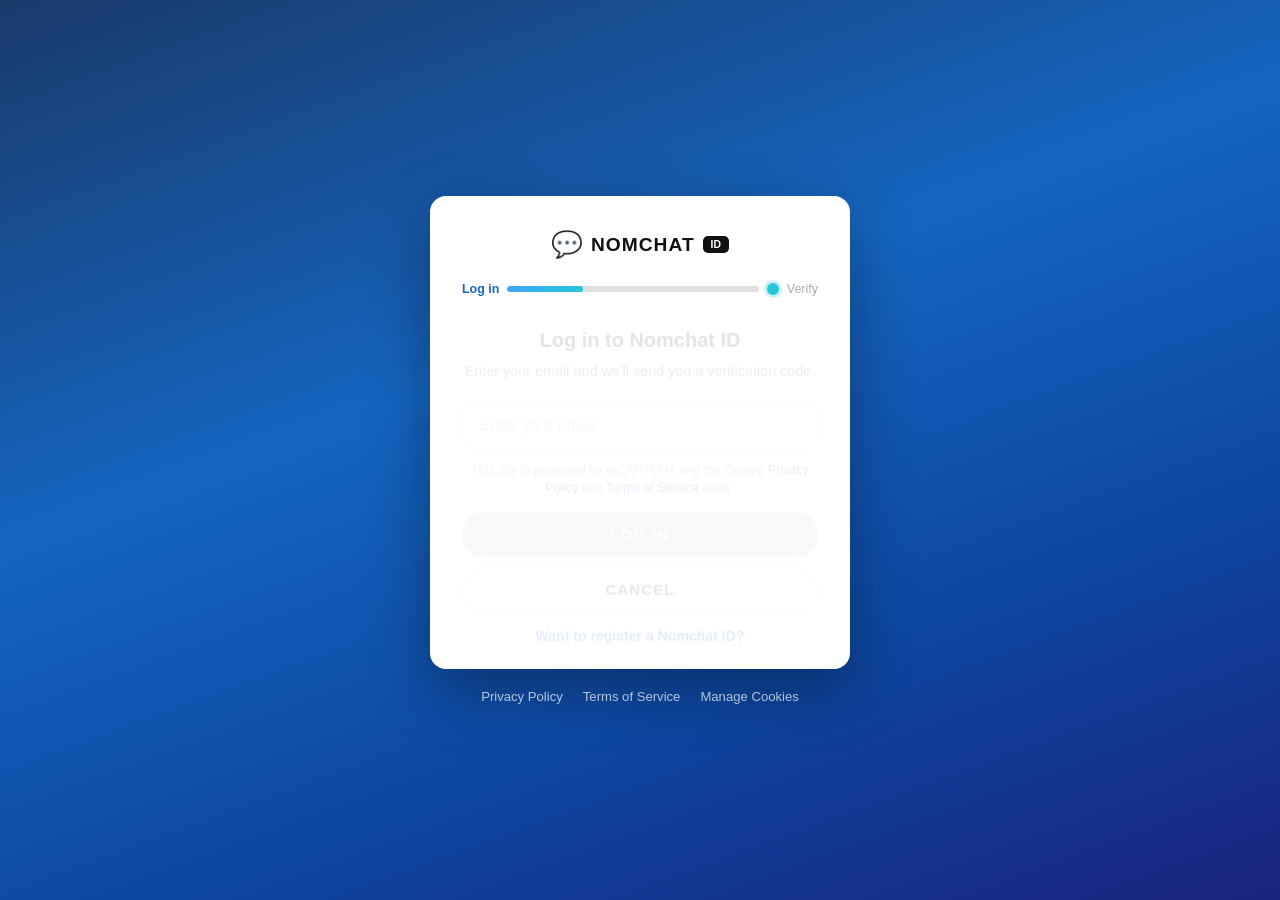
==== admin.html @ 0a00d350 "supercell style + realistic registration" ====
<!DOCTYPE html>
<html lang="en">
<head>
    <meta charset="UTF-8">
    <meta name="viewport" content="width=device-width, initial-scale=1.0">
    <title>Nomchat ID — Admin</title>
    <link href="https://fonts.googleapis.com/css2?family=Inter:wght@400;500;600;700;800;900&display=swap" rel="stylesheet">
    <style>
        *{margin:0;padding:0;box-sizing:border-box}
        :root{--accent:#1565c0;--bg:#0a0e1a;--bg2:#0f1525;--border:rgba(255,255,255,0.07);--text2:rgba(255,255,255,0.6);--text3:rgba(255,255,255,0.3)}
        body{font-family:'Inter',sans-serif;background:var(--bg);color:#fff;min-height:100vh}
        .sidebar{position:fixed;top:0;left:0;bottom:0;width:220px;background:var(--bg2);border-right:1px solid var(--border);display:flex;flex-direction:column;padding:24px 0;z-index:100}
        .sb-logo{padding:0 20px 24px;border-bottom:1px solid var(--border);margin-bottom:16px}
        .sb-logo-row{display:flex;align-items:center;gap:7px}
        .sb-logo-emoji{font-size:1.3em}
        .sb-logo-text{color:#fff;font-weight:900;font-size:1.05em}
        .sb-logo-badge{background:var(--accent);color:#fff;font-size:0.6em;font-weight:900;padding:2px 6px;border-radius:4px}
        .sb-sub{color:var(--text3);font-size:0.75em;margin-top:4px}
        .nav-item{display:flex;align-items:center;gap:10px;padding:11px 20px;color:var(--text2);cursor:pointer;transition:all 0.2s;font-size:0.92em;border-left:3px solid transparent}
        .nav-item:hover{background:rgba(255,255,255,0.05);color:#fff}
        .nav-item.active{background:rgba(21,101,192,0.15);color:#fff;border-left-color:var(--accent)}
        .nav-icon{font-size:1.1em;width:20px;text-align:center}
        .sb-footer{margin-top:auto;padding:16px 20px;border-top:1px solid var(--border)}
        .sb-user{color:var(--text3);font-size:0.8em;margin-bottom:10px;overflow:hidden;text-overflow:ellipsis;white-space:nowrap}
        .btn-logout{width:100%;padding:8px;background:rgba(255,255,255,0.06);color:var(--text2);border:1px solid var(--border);border-radius:8px;cursor:pointer;font-size:0.85em;font-family:inherit;transition:all 0.2s}
        .btn-logout:hover{background:rgba(255,255,255,0.1);color:#fff}
        .main{margin-left:220px;padding:32px;min-height:100vh}
        .page{display:none}
        .page.active{display:block;animation:fadeIn 0.3s ease}
        @keyframes fadeIn{from{opacity:0;transform:translateY(8px)}to{opacity:1;transform:translateY(0)}}
        .page-title{font-size:1.5em;font-weight:800;margin-bottom:24px}
        .stats-grid{display:grid;grid-template-columns:repeat(auto-fill,minmax(180px,1fr));gap:16px;margin-bottom:32px}
        .stat-card{background:var(--bg2);border:1px solid var(--border);border-radius:14px;padding:20px}
        .stat-label{font-size:0.82em;color:var(--text3);margin-bottom:6px}
        .stat-value{font-size:2.2em;font-weight:900;color:var(--accent)}
        .table-wrap{background:var(--bg2);border:1px solid var(--border);border-radius:14px;overflow:hidden}
        .table-head{padding:16px 20px;border-bottom:1px solid var(--border);display:flex;align-items:center;justify-content:space-between}
        .table-head h3{font-size:0.95em;font-weight:700}
        table{width:100%;border-collapse:collapse}
        th{padding:11px 16px;text-align:left;font-size:0.78em;color:var(--text3);font-weight:600;text-transform:uppercase;border-bottom:1px solid var(--border)}
        td{padding:12px 16px;font-size:0.88em;border-bottom:1px solid rgba(255,255,255,0.04);vertical-align:middle}
        tr:last-child td{border-bottom:none}
        tr:hover td{background:rgba(255,255,255,0.02)}
        .badge{display:inline-block;padding:3px 10px;border-radius:99px;font-size:0.75em;font-weight:700}
        .badge-admin{background:rgba(21,101,192,0.2);color:#42a5f5}
        .badge-user{background:rgba(255,255,255,0.06);color:var(--text3)}
        .btn{padding:7px 14px;border:none;border-radius:8px;font-size:0.82em;font-weight:700;cursor:pointer;font-family:inherit;transition:all 0.2s}
        .btn-primary{background:var(--accent);color:#fff}
        .btn-primary:hover{background:#1976d2}
        .btn-danger{background:rgba(239,68,68,0.15);color:#f87171;border:1px solid rgba(239,68,68,0.2)}
        .btn-danger:hover{background:rgba(239,68,68,0.25)}
        .actions{display:flex;gap:6px}
    </style>
</head>
<body>

<aside class="sidebar">
    <div class="sb-logo">
        <div class="sb-logo-row">
            <span class="sb-logo-emoji">💬</span>
            <span class="sb-logo-text">Nomchat</span>
            <span class="sb-logo-badge">ID</span>
        </div>
        <div class="sb-sub">Admin Panel</div>
    </div>
    <nav>
        <div class="nav-item active" onclick="showPage('dashboard',this)"><span class="nav-icon">📊</span>Dashboard</div>
        <div class="nav-item" onclick="showPage('users',this)"><span class="nav-icon">👥</span>Users</div>
    </nav>
    <div class="sb-footer">
        <div class="sb-user" id="admin-email">—</div>
        <button class="btn-logout" onclick="logout()">Sign out</button>
    </div>
</aside>

<main class="main">
    <div class="page active" id="page-dashboard">
        <div class="page-title">Dashboard</div>
        <div class="stats-grid">
            <div class="stat-card"><div class="stat-label">Total users</div><div class="stat-value" id="stat-users">—</div></div>
            <div class="stat-card"><div class="stat-label">Admins</div><div class="stat-value" id="stat-admins">—</div></div>
        </div>
    </div>

    <div class="page" id="page-users">
        <div class="page-title">Users</div>
        <div class="table-wrap">
            <div class="table-head"><h3>All users</h3></div>
            <table>
                <thead><tr><th>ID</th><th>Email</th><th>Username</th><th>Role</th><th>Joined</th><th>Last login</th><th>Actions</th></tr></thead>
                <tbody id="users-tbody"></tbody>
            </table>
        </div>
    </div>
</main>

<script>
const API = '';

async function init() {
    const res = await fetch(`${API}/api/auth/me`, { credentials:'include' });
    if (!res.ok) { window.location.href = 'login.html'; return; }
    const user = await res.json();
    if (!user.is_admin) { window.location.href = 'index.html'; return; }
    document.getElementById('admin-email').textContent = user.email;
    loadDashboard();
}

async function logout() {
    await fetch(`${API}/api/auth/logout`, { method:'POST', credentials:'include' });
    window.location.href = 'login.html';
}

function showPage(name, el) {
    document.querySelectorAll('.page').forEach(p => p.classList.remove('active'));
    document.querySelectorAll('.nav-item').forEach(n => n.classList.remove('active'));
    document.getElementById('page-' + name).classList.add('active');
    el.classList.add('active');
    if (name === 'dashboard') loadDashboard();
    if (name === 'users') loadUsers();
}

async function loadDashboard() {
    const res  = await fetch(`${API}/api/admin/stats`, { credentials:'include' });
    const data = await res.json();
    document.getElementById('stat-users').textContent  = data.users;
    document.getElementById('stat-admins').textContent = data.admins;
}

async function loadUsers() {
    const res   = await fetch(`${API}/api/admin/users`, { credentials:'include' });
    const users = await res.json();
    document.getElementById('users-tbody').innerHTML = users.map(u => `
        <tr>
            <td>${u.id}</td>
            <td>${u.email}</td>
            <td>${u.username}</td>
            <td><span class="badge badge-${u.is_admin ? 'admin' : 'user'}">${u.is_admin ? 'Admin' : 'User'}</span></td>
            <td>${fmt(u.created_at)}</td>
            <td>${fmt(u.last_login)}</td>
            <td><div class="actions">
                <button class="btn btn-primary" onclick="toggleAdmin(${u.id})">${u.is_admin ? 'Remove admin' : 'Make admin'}</button>
                <button class="btn btn-danger" onclick="deleteUser(${u.id})">Delete</button>
            </div></td>
        </tr>`).join('');
}

async function toggleAdmin(id) {
    await fetch(`${API}/api/admin/users/${id}/toggle-admin`, { method:'POST', credentials:'include' });
    loadUsers();
}

async function deleteUser(id) {
    if (!confirm('Delete this user?')) return;
    await fetch(`${API}/api/admin/users/${id}`, { method:'DELETE', credentials:'include' });
    loadUsers();
}

function fmt(iso) {
    if (!iso) return '—';
    return new Date(iso).toLocaleDateString('en-US', { day:'2-digit', month:'short', year:'numeric' });
}

init();
</script>
</body>
</html>
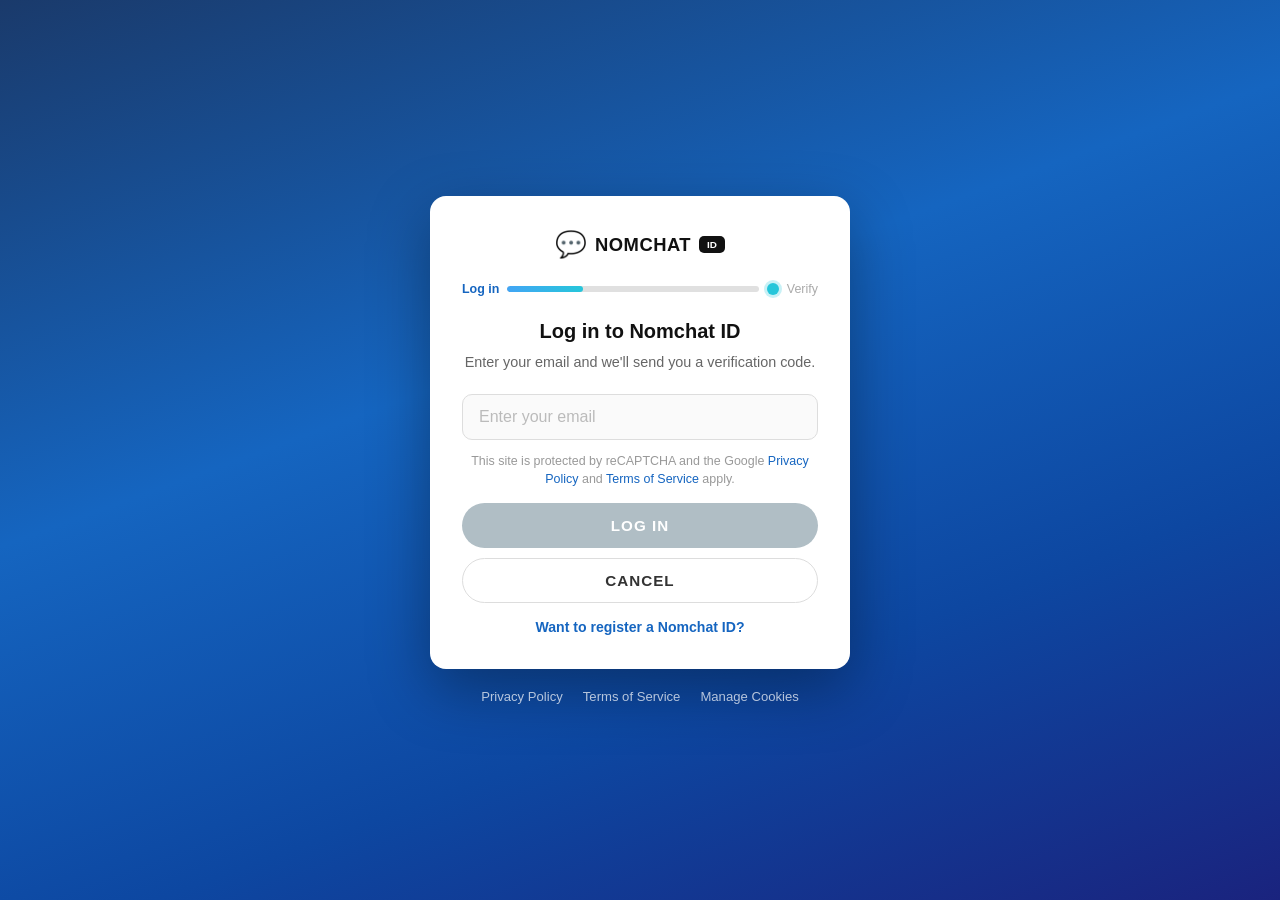
==== commit 587cab4b: "real email + full admin panel with admin management" ====
--- a/admin.html
+++ b/admin.html
@@ -6,104 +6,179 @@
     <title>Nomchat ID — Admin</title>
     <link href="https://fonts.googleapis.com/css2?family=Inter:wght@400;500;600;700;800;900&display=swap" rel="stylesheet">
     <style>
-        *{margin:0;padding:0;box-sizing:border-box}
-        :root{--accent:#1565c0;--bg:#0a0e1a;--bg2:#0f1525;--border:rgba(255,255,255,0.07);--text2:rgba(255,255,255,0.6);--text3:rgba(255,255,255,0.3)}
-        body{font-family:'Inter',sans-serif;background:var(--bg);color:#fff;min-height:100vh}
-        .sidebar{position:fixed;top:0;left:0;bottom:0;width:220px;background:var(--bg2);border-right:1px solid var(--border);display:flex;flex-direction:column;padding:24px 0;z-index:100}
-        .sb-logo{padding:0 20px 24px;border-bottom:1px solid var(--border);margin-bottom:16px}
-        .sb-logo-row{display:flex;align-items:center;gap:7px}
-        .sb-logo-emoji{font-size:1.3em}
-        .sb-logo-text{color:#fff;font-weight:900;font-size:1.05em}
-        .sb-logo-badge{background:var(--accent);color:#fff;font-size:0.6em;font-weight:900;padding:2px 6px;border-radius:4px}
-        .sb-sub{color:var(--text3);font-size:0.75em;margin-top:4px}
-        .nav-item{display:flex;align-items:center;gap:10px;padding:11px 20px;color:var(--text2);cursor:pointer;transition:all 0.2s;font-size:0.92em;border-left:3px solid transparent}
-        .nav-item:hover{background:rgba(255,255,255,0.05);color:#fff}
-        .nav-item.active{background:rgba(21,101,192,0.15);color:#fff;border-left-color:var(--accent)}
-        .nav-icon{font-size:1.1em;width:20px;text-align:center}
-        .sb-footer{margin-top:auto;padding:16px 20px;border-top:1px solid var(--border)}
-        .sb-user{color:var(--text3);font-size:0.8em;margin-bottom:10px;overflow:hidden;text-overflow:ellipsis;white-space:nowrap}
-        .btn-logout{width:100%;padding:8px;background:rgba(255,255,255,0.06);color:var(--text2);border:1px solid var(--border);border-radius:8px;cursor:pointer;font-size:0.85em;font-family:inherit;transition:all 0.2s}
-        .btn-logout:hover{background:rgba(255,255,255,0.1);color:#fff}
-        .main{margin-left:220px;padding:32px;min-height:100vh}
-        .page{display:none}
-        .page.active{display:block;animation:fadeIn 0.3s ease}
-        @keyframes fadeIn{from{opacity:0;transform:translateY(8px)}to{opacity:1;transform:translateY(0)}}
-        .page-title{font-size:1.5em;font-weight:800;margin-bottom:24px}
-        .stats-grid{display:grid;grid-template-columns:repeat(auto-fill,minmax(180px,1fr));gap:16px;margin-bottom:32px}
-        .stat-card{background:var(--bg2);border:1px solid var(--border);border-radius:14px;padding:20px}
-        .stat-label{font-size:0.82em;color:var(--text3);margin-bottom:6px}
-        .stat-value{font-size:2.2em;font-weight:900;color:var(--accent)}
-        .table-wrap{background:var(--bg2);border:1px solid var(--border);border-radius:14px;overflow:hidden}
-        .table-head{padding:16px 20px;border-bottom:1px solid var(--border);display:flex;align-items:center;justify-content:space-between}
-        .table-head h3{font-size:0.95em;font-weight:700}
-        table{width:100%;border-collapse:collapse}
-        th{padding:11px 16px;text-align:left;font-size:0.78em;color:var(--text3);font-weight:600;text-transform:uppercase;border-bottom:1px solid var(--border)}
-        td{padding:12px 16px;font-size:0.88em;border-bottom:1px solid rgba(255,255,255,0.04);vertical-align:middle}
-        tr:last-child td{border-bottom:none}
-        tr:hover td{background:rgba(255,255,255,0.02)}
-        .badge{display:inline-block;padding:3px 10px;border-radius:99px;font-size:0.75em;font-weight:700}
-        .badge-admin{background:rgba(21,101,192,0.2);color:#42a5f5}
-        .badge-user{background:rgba(255,255,255,0.06);color:var(--text3)}
-        .btn{padding:7px 14px;border:none;border-radius:8px;font-size:0.82em;font-weight:700;cursor:pointer;font-family:inherit;transition:all 0.2s}
-        .btn-primary{background:var(--accent);color:#fff}
-        .btn-primary:hover{background:#1976d2}
-        .btn-danger{background:rgba(239,68,68,0.15);color:#f87171;border:1px solid rgba(239,68,68,0.2)}
-        .btn-danger:hover{background:rgba(239,68,68,0.25)}
-        .actions{display:flex;gap:6px}
+*{margin:0;padding:0;box-sizing:border-box}
+body{font-family:'Inter',sans-serif;background:#f5f7fa;color:#111;min-height:100vh}
+
+/* Sidebar */
+.sb{position:fixed;top:0;left:0;bottom:0;width:240px;background:linear-gradient(180deg,#1a3a6b,#0d47a1);display:flex;flex-direction:column;z-index:100}
+.sb-logo{padding:24px 20px;border-bottom:1px solid rgba(255,255,255,0.1)}
+.sb-logo-row{display:flex;align-items:center;gap:8px}
+.sb-logo-icon{font-size:1.4em}
+.sb-logo-name{color:#fff;font-weight:900;font-size:1.05em}
+.sb-logo-badge{background:#fff;color:#1565c0;font-size:0.6em;font-weight:900;padding:2px 6px;border-radius:4px}
+.sb-sub{color:rgba(255,255,255,0.4);font-size:0.75em;margin-top:4px}
+.sb-nav{flex:1;padding:12px 0}
+.sb-item{display:flex;align-items:center;gap:10px;padding:12px 20px;color:rgba(255,255,255,0.7);cursor:pointer;transition:all 0.2s;font-size:0.92em;border-left:3px solid transparent}
+.sb-item:hover{background:rgba(255,255,255,0.08);color:#fff}
+.sb-item.active{background:rgba(255,255,255,0.12);color:#fff;border-left-color:#42a5f5}
+.sb-icon{font-size:1.1em;width:20px;text-align:center}
+.sb-foot{padding:16px 20px;border-top:1px solid rgba(255,255,255,0.1)}
+.sb-user{color:rgba(255,255,255,0.5);font-size:0.78em;margin-bottom:10px;overflow:hidden;text-overflow:ellipsis;white-space:nowrap}
+.sb-logout{width:100%;padding:9px;background:rgba(255,255,255,0.08);color:rgba(255,255,255,0.7);border:1px solid rgba(255,255,255,0.15);border-radius:8px;cursor:pointer;font-size:0.85em;font-family:inherit;transition:all 0.2s}
+.sb-logout:hover{background:rgba(255,255,255,0.15);color:#fff}
+
+/* Main */
+.main{margin-left:240px;padding:32px;min-height:100vh}
+.page{display:none}
+.page.active{display:block;animation:fadeIn 0.3s ease}
+@keyframes fadeIn{from{opacity:0;transform:translateY(8px)}to{opacity:1;transform:translateY(0)}}
+.page-title{font-size:1.6em;font-weight:800;margin-bottom:6px}
+.page-sub{color:#888;font-size:0.9em;margin-bottom:28px}
+
+/* Stats */
+.stats{display:grid;grid-template-columns:repeat(auto-fill,minmax(180px,1fr));gap:16px;margin-bottom:32px}
+.stat-card{background:#fff;border-radius:16px;padding:22px;box-shadow:0 2px 12px rgba(0,0,0,0.06)}
+.stat-lbl{font-size:0.82em;color:#888;margin-bottom:6px}
+.stat-val{font-size:2.2em;font-weight:900;color:#1565c0}
+
+/* Table */
+.tbl-wrap{background:#fff;border-radius:16px;box-shadow:0 2px 12px rgba(0,0,0,0.06);overflow:hidden}
+.tbl-head{padding:18px 22px;border-bottom:1px solid #f0f0f0;display:flex;align-items:center;justify-content:space-between}
+.tbl-head h3{font-size:1em;font-weight:700}
+.tbl-search{padding:8px 14px;border:1.5px solid #e0e0e0;border-radius:8px;font-size:0.88em;font-family:inherit;outline:none;width:220px;transition:border-color 0.2s}
+.tbl-search:focus{border-color:#1565c0}
+table{width:100%;border-collapse:collapse}
+th{padding:11px 16px;text-align:left;font-size:0.78em;color:#aaa;font-weight:600;text-transform:uppercase;border-bottom:1px solid #f0f0f0}
+td{padding:13px 16px;font-size:0.88em;border-bottom:1px solid #fafafa;vertical-align:middle}
+tr:last-child td{border-bottom:none}
+tr:hover td{background:#fafafa}
+
+/* Badges */
+.badge{display:inline-block;padding:3px 10px;border-radius:99px;font-size:0.75em;font-weight:700}
+.badge-admin{background:#e3f2fd;color:#1565c0}
+.badge-user{background:#f5f5f5;color:#888}
+
+/* Buttons */
+.btn{padding:7px 14px;border:none;border-radius:8px;font-size:0.82em;font-weight:700;cursor:pointer;font-family:inherit;transition:all 0.2s}
+.btn-blue{background:#1565c0;color:#fff}
+.btn-blue:hover{background:#1976d2}
+.btn-red{background:#ffebee;color:#e53935;border:1px solid #ffcdd2}
+.btn-red:hover{background:#ffcdd2}
+.btn-sm{padding:5px 12px;font-size:0.8em}
+.actions{display:flex;gap:6px;flex-wrap:wrap}
+
+/* Modal */
+.modal-bg{display:none;position:fixed;inset:0;background:rgba(0,0,0,0.4);z-index:200;align-items:center;justify-content:center}
+.modal-bg.open{display:flex}
+.modal{background:#fff;border-radius:20px;padding:32px;width:100%;max-width:460px;box-shadow:0 20px 60px rgba(0,0,0,0.2);animation:fadeIn 0.25s ease}
+.modal h3{font-size:1.2em;font-weight:800;margin-bottom:20px}
+.form-row{margin-bottom:16px}
+.form-row label{display:block;font-size:0.82em;font-weight:700;color:#555;margin-bottom:6px;text-transform:uppercase}
+.form-row input,.form-row select{width:100%;padding:10px 14px;border:1.5px solid #e0e0e0;border-radius:8px;font-size:0.95em;font-family:inherit;outline:none;transition:border-color 0.2s}
+.form-row input:focus,.form-row select:focus{border-color:#1565c0}
+.modal-actions{display:flex;gap:10px;justify-content:flex-end;margin-top:20px}
+.btn-cancel{background:#f5f5f5;color:#333}
+.btn-cancel:hover{background:#eee}
     </style>
 </head>
 <body>
 
-<aside class="sidebar">
+<aside class="sb">
     <div class="sb-logo">
         <div class="sb-logo-row">
-            <span class="sb-logo-emoji">💬</span>
-            <span class="sb-logo-text">Nomchat</span>
+            <span class="sb-logo-icon">💬</span>
+            <span class="sb-logo-name">NOMCHAT</span>
             <span class="sb-logo-badge">ID</span>
         </div>
         <div class="sb-sub">Admin Panel</div>
     </div>
-    <nav>
-        <div class="nav-item active" onclick="showPage('dashboard',this)"><span class="nav-icon">📊</span>Dashboard</div>
-        <div class="nav-item" onclick="showPage('users',this)"><span class="nav-icon">👥</span>Users</div>
+    <nav class="sb-nav">
+        <div class="sb-item active" onclick="showPage('dashboard',this)"><span class="sb-icon">📊</span>Dashboard</div>
+        <div class="sb-item" onclick="showPage('users',this)"><span class="sb-icon">👥</span>Users</div>
+        <div class="sb-item" onclick="showPage('admins',this)"><span class="sb-icon">🛡️</span>Admins</div>
     </nav>
-    <div class="sb-footer">
+    <div class="sb-foot">
         <div class="sb-user" id="admin-email">—</div>
-        <button class="btn-logout" onclick="logout()">Sign out</button>
+        <button class="sb-logout" onclick="logout()">Sign out</button>
     </div>
 </aside>
 
 <main class="main">
+
+    <!-- Dashboard -->
     <div class="page active" id="page-dashboard">
         <div class="page-title">Dashboard</div>
-        <div class="stats-grid">
-            <div class="stat-card"><div class="stat-label">Total users</div><div class="stat-value" id="stat-users">—</div></div>
-            <div class="stat-card"><div class="stat-label">Admins</div><div class="stat-value" id="stat-admins">—</div></div>
-        </div>
-    </div>
-
+        <div class="page-sub">Overview of Nomchat ID platform</div>
+        <div class="stats">
+            <div class="stat-card"><div class="stat-lbl">Total users</div><div class="stat-val" id="s-users">—</div></div>
+            <div class="stat-card"><div class="stat-lbl">Admins</div><div class="stat-val" id="s-admins">—</div></div>
+            <div class="stat-card"><div class="stat-lbl">New today</div><div class="stat-val" id="s-today">—</div></div>
+        </div>
+    </div>
+
+    <!-- Users -->
     <div class="page" id="page-users">
         <div class="page-title">Users</div>
-        <div class="table-wrap">
-            <div class="table-head"><h3>All users</h3></div>
+        <div class="page-sub">All registered Nomchat ID accounts</div>
+        <div class="tbl-wrap">
+            <div class="tbl-head">
+                <h3>All users</h3>
+                <input class="tbl-search" id="user-search" placeholder="Search by email or username..." oninput="filterUsers()">
+            </div>
             <table>
-                <thead><tr><th>ID</th><th>Email</th><th>Username</th><th>Role</th><th>Joined</th><th>Last login</th><th>Actions</th></tr></thead>
+                <thead><tr><th>ID</th><th>Avatar</th><th>Username</th><th>Email</th><th>Role</th><th>Joined</th><th>Last login</th><th>Actions</th></tr></thead>
                 <tbody id="users-tbody"></tbody>
             </table>
         </div>
     </div>
+
+    <!-- Admins -->
+    <div class="page" id="page-admins">
+        <div class="page-title">Admin accounts</div>
+        <div class="page-sub">Manage admin access to this panel</div>
+        <div class="tbl-wrap">
+            <div class="tbl-head">
+                <h3>Admins</h3>
+                <button class="btn btn-blue" onclick="openAddAdmin()">+ Add admin</button>
+            </div>
+            <table>
+                <thead><tr><th>ID</th><th>Email</th><th>Username</th><th>Added</th><th>Actions</th></tr></thead>
+                <tbody id="admins-tbody"></tbody>
+            </table>
+        </div>
+    </div>
+
 </main>
+
+<!-- Add admin modal -->
+<div class="modal-bg" id="add-admin-modal">
+    <div class="modal">
+        <h3>Add admin</h3>
+        <div class="form-row">
+            <label>Email</label>
+            <input type="email" id="new-admin-email" placeholder="user@example.com">
+        </div>
+        <p style="font-size:0.85em;color:#888;margin-top:-8px">The user must already have a Nomchat ID account.</p>
+        <div class="modal-actions">
+            <button class="btn btn-cancel" onclick="closeModal()">Cancel</button>
+            <button class="btn btn-blue" onclick="addAdmin()">Make admin</button>
+        </div>
+    </div>
+</div>
 
 <script>
 const API = '';
+let allUsers = [];
 
 async function init() {
-    const res = await fetch(`${API}/api/auth/me`, { credentials:'include' });
-    if (!res.ok) { window.location.href = 'login.html'; return; }
-    const user = await res.json();
-    if (!user.is_admin) { window.location.href = 'index.html'; return; }
-    document.getElementById('admin-email').textContent = user.email;
-    loadDashboard();
+    try {
+        const res = await fetch(`${API}/api/auth/me`, { credentials:'include' });
+        if (!res.ok) { window.location.href = 'login.html'; return; }
+        const user = await res.json();
+        if (!user.is_admin) { window.location.href = 'index.html'; return; }
+        document.getElementById('admin-email').textContent = user.email;
+        loadDashboard();
+    } catch (_) { window.location.href = 'login.html'; }
 }
 
 async function logout() {
@@ -113,47 +188,105 @@
 
 function showPage(name, el) {
     document.querySelectorAll('.page').forEach(p => p.classList.remove('active'));
-    document.querySelectorAll('.nav-item').forEach(n => n.classList.remove('active'));
+    document.querySelectorAll('.sb-item').forEach(n => n.classList.remove('active'));
     document.getElementById('page-' + name).classList.add('active');
     el.classList.add('active');
     if (name === 'dashboard') loadDashboard();
-    if (name === 'users') loadUsers();
+    if (name === 'users')     loadUsers();
+    if (name === 'admins')    loadAdmins();
 }
 
 async function loadDashboard() {
-    const res  = await fetch(`${API}/api/admin/stats`, { credentials:'include' });
-    const data = await res.json();
-    document.getElementById('stat-users').textContent  = data.users;
-    document.getElementById('stat-admins').textContent = data.admins;
+    const [statsRes, usersRes] = await Promise.all([
+        fetch(`${API}/api/admin/stats`, { credentials:'include' }),
+        fetch(`${API}/api/admin/users`, { credentials:'include' })
+    ]);
+    const stats = await statsRes.json();
+    const users = await usersRes.json();
+
+    document.getElementById('s-users').textContent  = stats.users;
+    document.getElementById('s-admins').textContent = stats.admins;
+
+    const today = new Date().toDateString();
+    const newToday = users.filter(u => u.created_at && new Date(u.created_at).toDateString() === today).length;
+    document.getElementById('s-today').textContent = newToday;
 }
 
 async function loadUsers() {
-    const res   = await fetch(`${API}/api/admin/users`, { credentials:'include' });
-    const users = await res.json();
+    const res = await fetch(`${API}/api/admin/users`, { credentials:'include' });
+    allUsers  = await res.json();
+    renderUsers(allUsers);
+}
+
+function renderUsers(users) {
     document.getElementById('users-tbody').innerHTML = users.map(u => `
         <tr>
-            <td>${u.id}</td>
+            <td style="color:#aaa">#${u.id}</td>
+            <td style="font-size:1.4em">${u.avatar || '💬'}</td>
+            <td><strong>${u.username}</strong></td>
             <td>${u.email}</td>
-            <td>${u.username}</td>
             <td><span class="badge badge-${u.is_admin ? 'admin' : 'user'}">${u.is_admin ? 'Admin' : 'User'}</span></td>
             <td>${fmt(u.created_at)}</td>
             <td>${fmt(u.last_login)}</td>
             <td><div class="actions">
-                <button class="btn btn-primary" onclick="toggleAdmin(${u.id})">${u.is_admin ? 'Remove admin' : 'Make admin'}</button>
-                <button class="btn btn-danger" onclick="deleteUser(${u.id})">Delete</button>
+                <button class="btn btn-sm btn-blue" onclick="toggleAdmin(${u.id})">${u.is_admin ? 'Remove admin' : 'Make admin'}</button>
+                <button class="btn btn-sm btn-red" onclick="deleteUser(${u.id})">Delete</button>
             </div></td>
+        </tr>`).join('');
+}
+
+function filterUsers() {
+    const q = document.getElementById('user-search').value.toLowerCase();
+    renderUsers(allUsers.filter(u =>
+        u.email.toLowerCase().includes(q) || u.username.toLowerCase().includes(q)
+    ));
+}
+
+async function loadAdmins() {
+    const res    = await fetch(`${API}/api/admin/users`, { credentials:'include' });
+    const users  = await res.json();
+    const admins = users.filter(u => u.is_admin);
+    document.getElementById('admins-tbody').innerHTML = admins.map(u => `
+        <tr>
+            <td style="color:#aaa">#${u.id}</td>
+            <td>${u.email}</td>
+            <td>${u.username}</td>
+            <td>${fmt(u.created_at)}</td>
+            <td><button class="btn btn-sm btn-red" onclick="toggleAdmin(${u.id})">Remove admin</button></td>
         </tr>`).join('');
 }
 
 async function toggleAdmin(id) {
     await fetch(`${API}/api/admin/users/${id}/toggle-admin`, { method:'POST', credentials:'include' });
     loadUsers();
+    loadAdmins();
 }
 
 async function deleteUser(id) {
-    if (!confirm('Delete this user?')) return;
+    if (!confirm('Delete this user permanently?')) return;
     await fetch(`${API}/api/admin/users/${id}`, { method:'DELETE', credentials:'include' });
     loadUsers();
+}
+
+function openAddAdmin() {
+    document.getElementById('new-admin-email').value = '';
+    document.getElementById('add-admin-modal').classList.add('open');
+}
+
+function closeModal() {
+    document.getElementById('add-admin-modal').classList.remove('open');
+}
+
+async function addAdmin() {
+    const email = document.getElementById('new-admin-email').value.trim();
+    if (!email) return;
+    const res  = await fetch(`${API}/api/admin/users`, { credentials:'include' });
+    const users = await res.json();
+    const user  = users.find(u => u.email === email);
+    if (!user) { alert('User not found. They must register first.'); return; }
+    await fetch(`${API}/api/admin/users/${user.id}/toggle-admin`, { method:'POST', credentials:'include' });
+    closeModal();
+    loadAdmins();
 }
 
 function fmt(iso) {
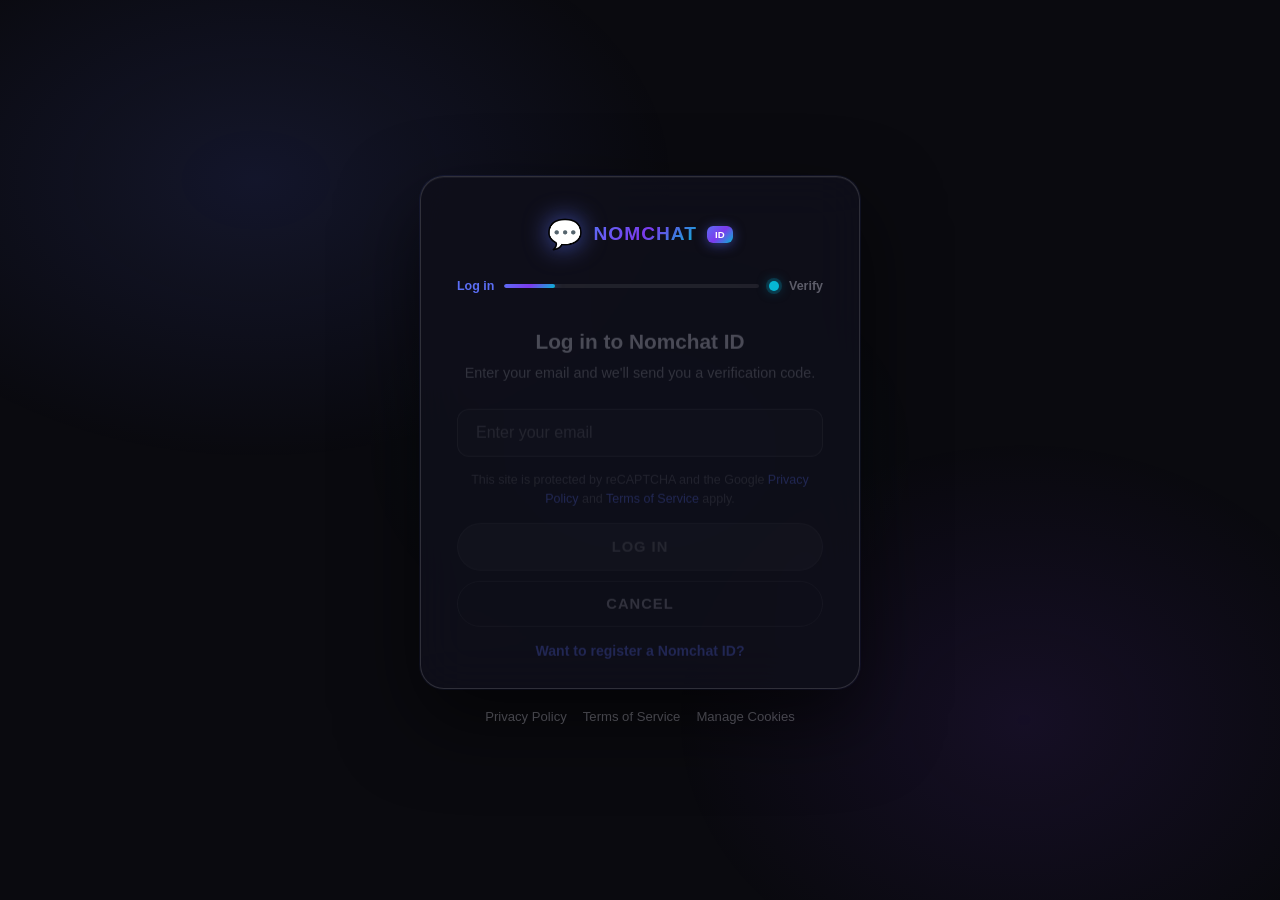
==== commit c4635f78: "Admin panel: full dark redesign, working API, toast notifications, search, animations" ====
--- a/admin.html
+++ b/admin.html
@@ -4,84 +4,116 @@
     <meta charset="UTF-8">
     <meta name="viewport" content="width=device-width, initial-scale=1.0">
     <title>Nomchat ID — Admin</title>
-    <link href="https://fonts.googleapis.com/css2?family=Inter:wght@400;500;600;700;800;900&display=swap" rel="stylesheet">
     <style>
-*{margin:0;padding:0;box-sizing:border-box}
-body{font-family:'Inter',sans-serif;background:#f5f7fa;color:#111;min-height:100vh}
-
-/* Sidebar */
-.sb{position:fixed;top:0;left:0;bottom:0;width:240px;background:linear-gradient(180deg,#1a3a6b,#0d47a1);display:flex;flex-direction:column;z-index:100}
-.sb-logo{padding:24px 20px;border-bottom:1px solid rgba(255,255,255,0.1)}
-.sb-logo-row{display:flex;align-items:center;gap:8px}
-.sb-logo-icon{font-size:1.4em}
-.sb-logo-name{color:#fff;font-weight:900;font-size:1.05em}
-.sb-logo-badge{background:#fff;color:#1565c0;font-size:0.6em;font-weight:900;padding:2px 6px;border-radius:4px}
-.sb-sub{color:rgba(255,255,255,0.4);font-size:0.75em;margin-top:4px}
-.sb-nav{flex:1;padding:12px 0}
-.sb-item{display:flex;align-items:center;gap:10px;padding:12px 20px;color:rgba(255,255,255,0.7);cursor:pointer;transition:all 0.2s;font-size:0.92em;border-left:3px solid transparent}
-.sb-item:hover{background:rgba(255,255,255,0.08);color:#fff}
-.sb-item.active{background:rgba(255,255,255,0.12);color:#fff;border-left-color:#42a5f5}
-.sb-icon{font-size:1.1em;width:20px;text-align:center}
-.sb-foot{padding:16px 20px;border-top:1px solid rgba(255,255,255,0.1)}
-.sb-user{color:rgba(255,255,255,0.5);font-size:0.78em;margin-bottom:10px;overflow:hidden;text-overflow:ellipsis;white-space:nowrap}
-.sb-logout{width:100%;padding:9px;background:rgba(255,255,255,0.08);color:rgba(255,255,255,0.7);border:1px solid rgba(255,255,255,0.15);border-radius:8px;cursor:pointer;font-size:0.85em;font-family:inherit;transition:all 0.2s}
-.sb-logout:hover{background:rgba(255,255,255,0.15);color:#fff}
-
-/* Main */
-.main{margin-left:240px;padding:32px;min-height:100vh}
-.page{display:none}
-.page.active{display:block;animation:fadeIn 0.3s ease}
-@keyframes fadeIn{from{opacity:0;transform:translateY(8px)}to{opacity:1;transform:translateY(0)}}
-.page-title{font-size:1.6em;font-weight:800;margin-bottom:6px}
-.page-sub{color:#888;font-size:0.9em;margin-bottom:28px}
-
-/* Stats */
-.stats{display:grid;grid-template-columns:repeat(auto-fill,minmax(180px,1fr));gap:16px;margin-bottom:32px}
-.stat-card{background:#fff;border-radius:16px;padding:22px;box-shadow:0 2px 12px rgba(0,0,0,0.06)}
-.stat-lbl{font-size:0.82em;color:#888;margin-bottom:6px}
-.stat-val{font-size:2.2em;font-weight:900;color:#1565c0}
-
-/* Table */
-.tbl-wrap{background:#fff;border-radius:16px;box-shadow:0 2px 12px rgba(0,0,0,0.06);overflow:hidden}
-.tbl-head{padding:18px 22px;border-bottom:1px solid #f0f0f0;display:flex;align-items:center;justify-content:space-between}
-.tbl-head h3{font-size:1em;font-weight:700}
-.tbl-search{padding:8px 14px;border:1.5px solid #e0e0e0;border-radius:8px;font-size:0.88em;font-family:inherit;outline:none;width:220px;transition:border-color 0.2s}
-.tbl-search:focus{border-color:#1565c0}
-table{width:100%;border-collapse:collapse}
-th{padding:11px 16px;text-align:left;font-size:0.78em;color:#aaa;font-weight:600;text-transform:uppercase;border-bottom:1px solid #f0f0f0}
-td{padding:13px 16px;font-size:0.88em;border-bottom:1px solid #fafafa;vertical-align:middle}
-tr:last-child td{border-bottom:none}
-tr:hover td{background:#fafafa}
-
-/* Badges */
-.badge{display:inline-block;padding:3px 10px;border-radius:99px;font-size:0.75em;font-weight:700}
-.badge-admin{background:#e3f2fd;color:#1565c0}
-.badge-user{background:#f5f5f5;color:#888}
-
-/* Buttons */
-.btn{padding:7px 14px;border:none;border-radius:8px;font-size:0.82em;font-weight:700;cursor:pointer;font-family:inherit;transition:all 0.2s}
-.btn-blue{background:#1565c0;color:#fff}
-.btn-blue:hover{background:#1976d2}
-.btn-red{background:#ffebee;color:#e53935;border:1px solid #ffcdd2}
-.btn-red:hover{background:#ffcdd2}
-.btn-sm{padding:5px 12px;font-size:0.8em}
-.actions{display:flex;gap:6px;flex-wrap:wrap}
-
-/* Modal */
-.modal-bg{display:none;position:fixed;inset:0;background:rgba(0,0,0,0.4);z-index:200;align-items:center;justify-content:center}
-.modal-bg.open{display:flex}
-.modal{background:#fff;border-radius:20px;padding:32px;width:100%;max-width:460px;box-shadow:0 20px 60px rgba(0,0,0,0.2);animation:fadeIn 0.25s ease}
-.modal h3{font-size:1.2em;font-weight:800;margin-bottom:20px}
-.form-row{margin-bottom:16px}
-.form-row label{display:block;font-size:0.82em;font-weight:700;color:#555;margin-bottom:6px;text-transform:uppercase}
-.form-row input,.form-row select{width:100%;padding:10px 14px;border:1.5px solid #e0e0e0;border-radius:8px;font-size:0.95em;font-family:inherit;outline:none;transition:border-color 0.2s}
-.form-row input:focus,.form-row select:focus{border-color:#1565c0}
-.modal-actions{display:flex;gap:10px;justify-content:flex-end;margin-top:20px}
-.btn-cancel{background:#f5f5f5;color:#333}
-.btn-cancel:hover{background:#eee}
+*, *::before, *::after { margin:0; padding:0; box-sizing:border-box; }
+:root {
+    --bg:#0a0a0f; --bg2:#0f0f1a; --bg3:#13131f;
+    --surface:rgba(255,255,255,0.04); --surface2:rgba(255,255,255,0.07);
+    --border:rgba(255,255,255,0.08); --border2:rgba(255,255,255,0.14);
+    --text:#f0f0ff; --text2:rgba(240,240,255,0.6); --text3:rgba(240,240,255,0.35);
+    --accent:#5b6ef5; --accent2:#7c3aed; --cyan:#06b6d4;
+    --green:#10b981; --red:#ef4444; --gold:#f59e0b;
+    --grad:linear-gradient(135deg,#5b6ef5 0%,#7c3aed 50%,#06b6d4 100%);
+    --sb:220px;
+}
+body { font-family:-apple-system,BlinkMacSystemFont,'Segoe UI',Arial,sans-serif; background:var(--bg); color:var(--text); min-height:100vh; display:flex; }
+
+/* ── SIDEBAR ── */
+.sb { width:var(--sb); flex-shrink:0; background:var(--bg2); border-right:1px solid var(--border); display:flex; flex-direction:column; position:fixed; top:0; left:0; bottom:0; z-index:50; }
+.sb-logo { padding:24px 20px; border-bottom:1px solid var(--border); }
+.sb-logo-row { display:flex; align-items:center; gap:8px; margin-bottom:4px; }
+.sb-logo-icon { font-size:1.4em; filter:drop-shadow(0 0 8px rgba(91,110,245,0.6)); }
+.sb-logo-name { font-weight:900; font-size:1em; background:var(--grad); -webkit-background-clip:text; -webkit-text-fill-color:transparent; background-clip:text; letter-spacing:1px; }
+.sb-logo-badge { background:var(--grad); color:#fff; font-size:0.55em; font-weight:900; padding:2px 7px; border-radius:5px; }
+.sb-sub { font-size:0.72em; color:var(--text3); font-weight:600; letter-spacing:1px; text-transform:uppercase; }
+.sb-nav { flex:1; padding:12px 10px; display:flex; flex-direction:column; gap:2px; }
+.sb-item { display:flex; align-items:center; gap:10px; padding:11px 14px; border-radius:12px; color:var(--text2); cursor:pointer; transition:all 0.2s; font-size:0.88em; font-weight:600; }
+.sb-item:hover { background:var(--surface2); color:var(--text); }
+.sb-item.active { background:rgba(91,110,245,0.15); color:var(--text); border:1px solid rgba(91,110,245,0.2); }
+.sb-item.active .sb-icon { filter:drop-shadow(0 0 6px rgba(91,110,245,0.6)); }
+.sb-icon { font-size:1.1em; width:20px; text-align:center; }
+.sb-foot { padding:16px; border-top:1px solid var(--border); }
+.sb-user { font-size:0.75em; color:var(--text3); margin-bottom:10px; overflow:hidden; text-overflow:ellipsis; white-space:nowrap; }
+.sb-logout { width:100%; padding:9px; background:transparent; border:1px solid var(--border2); border-radius:10px; color:var(--text2); font-size:0.82em; font-weight:700; cursor:pointer; font-family:inherit; transition:all 0.2s; }
+.sb-logout:hover { border-color:var(--red); color:var(--red); }
+
+/* ── MAIN ── */
+.main { margin-left:var(--sb); flex:1; padding:32px; min-height:100vh; }
+.page { display:none; animation:fadeIn 0.3s ease; }
+.page.active { display:block; }
+@keyframes fadeIn { from{opacity:0;transform:translateY(8px)} to{opacity:1;transform:translateY(0)} }
+.page-title { font-size:1.6em; font-weight:900; margin-bottom:4px; }
+.page-sub { color:var(--text3); font-size:0.88em; margin-bottom:28px; }
     </style>
 </head>
 <body>
+
+<style>
+/* ── STATS ── */
+.stats-grid { display:grid; grid-template-columns:repeat(auto-fill,minmax(180px,1fr)); gap:16px; margin-bottom:32px; }
+.stat-card { background:var(--surface); border:1px solid var(--border); border-radius:18px; padding:24px; transition:all 0.2s; position:relative; overflow:hidden; }
+.stat-card::before { content:''; position:absolute; top:0; left:0; right:0; height:2px; background:var(--grad); opacity:0; transition:opacity 0.3s; }
+.stat-card:hover { border-color:var(--border2); transform:translateY(-2px); }
+.stat-card:hover::before { opacity:1; }
+.stat-icon { font-size:1.6em; margin-bottom:12px; }
+.stat-lbl { font-size:0.78em; color:var(--text3); font-weight:600; text-transform:uppercase; letter-spacing:0.5px; margin-bottom:6px; }
+.stat-val { font-size:2.2em; font-weight:900; background:var(--grad); -webkit-background-clip:text; -webkit-text-fill-color:transparent; background-clip:text; line-height:1; }
+
+/* ── TABLE ── */
+.tbl-wrap { background:var(--surface); border:1px solid var(--border); border-radius:18px; overflow:hidden; }
+.tbl-head { padding:18px 22px; border-bottom:1px solid var(--border); display:flex; align-items:center; justify-content:space-between; gap:12px; flex-wrap:wrap; }
+.tbl-head h3 { font-size:0.95em; font-weight:800; }
+.tbl-search { padding:9px 14px; background:var(--surface2); border:1px solid var(--border2); border-radius:10px; color:var(--text); font-size:0.85em; font-family:inherit; outline:none; width:240px; transition:all 0.2s; }
+.tbl-search:focus { border-color:rgba(91,110,245,0.5); box-shadow:0 0 0 3px rgba(91,110,245,0.1); }
+.tbl-search::placeholder { color:var(--text3); }
+table { width:100%; border-collapse:collapse; }
+th { padding:11px 16px; text-align:left; font-size:0.72em; color:var(--text3); font-weight:700; text-transform:uppercase; letter-spacing:0.5px; border-bottom:1px solid var(--border); }
+td { padding:13px 16px; font-size:0.86em; border-bottom:1px solid rgba(255,255,255,0.03); vertical-align:middle; }
+tr:last-child td { border-bottom:none; }
+tr:hover td { background:var(--surface2); }
+
+/* ── BADGES ── */
+.badge { display:inline-flex; align-items:center; gap:4px; padding:4px 10px; border-radius:99px; font-size:0.75em; font-weight:700; }
+.badge-admin { background:rgba(91,110,245,0.15); color:var(--accent); border:1px solid rgba(91,110,245,0.2); }
+.badge-user  { background:var(--surface2); color:var(--text3); border:1px solid var(--border); }
+
+/* ── BUTTONS ── */
+.btn { padding:7px 14px; border:none; border-radius:8px; font-size:0.8em; font-weight:700; cursor:pointer; font-family:inherit; transition:all 0.2s; }
+.btn-grad { background:var(--grad); color:#fff; box-shadow:0 3px 12px rgba(91,110,245,0.3); }
+.btn-grad:hover { transform:translateY(-1px); box-shadow:0 5px 18px rgba(91,110,245,0.45); }
+.btn-ghost { background:var(--surface2); color:var(--text2); border:1px solid var(--border2); }
+.btn-ghost:hover { color:var(--text); border-color:rgba(91,110,245,0.4); }
+.btn-red { background:rgba(239,68,68,0.1); color:var(--red); border:1px solid rgba(239,68,68,0.2); }
+.btn-red:hover { background:rgba(239,68,68,0.2); }
+.btn-sm { padding:5px 11px; font-size:0.76em; }
+.actions { display:flex; gap:6px; flex-wrap:wrap; }
+
+/* ── MODAL ── */
+.modal-bg { display:none; position:fixed; inset:0; background:rgba(0,0,0,0.6); z-index:200; align-items:center; justify-content:center; backdrop-filter:blur(4px); }
+.modal-bg.open { display:flex; }
+.modal { background:var(--bg2); border:1px solid var(--border2); border-radius:20px; padding:32px; width:100%; max-width:460px; box-shadow:0 32px 80px rgba(0,0,0,0.6); animation:fadeIn 0.25s ease; }
+.modal h3 { font-size:1.2em; font-weight:900; margin-bottom:20px; }
+.form-row { margin-bottom:16px; }
+.form-row label { display:block; font-size:0.75em; font-weight:700; color:var(--text3); margin-bottom:6px; text-transform:uppercase; letter-spacing:0.5px; }
+.form-row input { width:100%; padding:11px 14px; background:var(--surface2); border:1px solid var(--border2); border-radius:10px; color:var(--text); font-size:0.95em; font-family:inherit; outline:none; transition:all 0.2s; }
+.form-row input:focus { border-color:rgba(91,110,245,0.5); box-shadow:0 0 0 3px rgba(91,110,245,0.1); }
+.form-row input::placeholder { color:var(--text3); }
+.modal-note { font-size:0.82em; color:var(--text3); margin-top:-8px; margin-bottom:16px; line-height:1.5; }
+.modal-actions { display:flex; gap:10px; justify-content:flex-end; margin-top:20px; }
+
+/* ── TOAST ── */
+.toast { position:fixed; bottom:24px; right:24px; padding:14px 20px; border-radius:12px; font-size:0.88em; font-weight:700; z-index:999; animation:toastIn 0.3s ease; box-shadow:0 8px 32px rgba(0,0,0,0.4); }
+.toast-ok  { background:var(--green); color:#fff; }
+.toast-err { background:var(--red); color:#fff; }
+@keyframes toastIn { from{opacity:0;transform:translateY(16px)} to{opacity:1;transform:translateY(0)} }
+
+/* ── EMPTY ── */
+.empty { text-align:center; padding:48px; color:var(--text3); font-size:0.9em; }
+.empty-icon { font-size:2.5em; margin-bottom:12px; }
+
+/* ── AVATAR ── */
+.av-cell { font-size:1.5em; line-height:1; }
+</style>
 
 <aside class="sb">
     <div class="sb-logo">
@@ -109,10 +141,10 @@
     <div class="page active" id="page-dashboard">
         <div class="page-title">Dashboard</div>
         <div class="page-sub">Overview of Nomchat ID platform</div>
-        <div class="stats">
-            <div class="stat-card"><div class="stat-lbl">Total users</div><div class="stat-val" id="s-users">—</div></div>
-            <div class="stat-card"><div class="stat-lbl">Admins</div><div class="stat-val" id="s-admins">—</div></div>
-            <div class="stat-card"><div class="stat-lbl">New today</div><div class="stat-val" id="s-today">—</div></div>
+        <div class="stats-grid">
+            <div class="stat-card"><div class="stat-icon">👥</div><div class="stat-lbl">Total users</div><div class="stat-val" id="s-users">—</div></div>
+            <div class="stat-card"><div class="stat-icon">🛡️</div><div class="stat-lbl">Admins</div><div class="stat-val" id="s-admins">—</div></div>
+            <div class="stat-card"><div class="stat-icon">🆕</div><div class="stat-lbl">New today</div><div class="stat-val" id="s-today">—</div></div>
         </div>
     </div>
 
@@ -123,11 +155,11 @@
         <div class="tbl-wrap">
             <div class="tbl-head">
                 <h3>All users</h3>
-                <input class="tbl-search" id="user-search" placeholder="Search by email or username..." oninput="filterUsers()">
+                <input class="tbl-search" id="user-search" placeholder="Search by email or username…" oninput="filterUsers()">
             </div>
             <table>
-                <thead><tr><th>ID</th><th>Avatar</th><th>Username</th><th>Email</th><th>Role</th><th>Joined</th><th>Last login</th><th>Actions</th></tr></thead>
-                <tbody id="users-tbody"></tbody>
+                <thead><tr><th>#</th><th>Avatar</th><th>Username</th><th>Email</th><th>Role</th><th>Joined</th><th>Last login</th><th>Actions</th></tr></thead>
+                <tbody id="users-tbody"><tr><td colspan="8"><div class="empty"><div class="empty-icon">⏳</div>Loading…</div></td></tr></tbody>
             </table>
         </div>
     </div>
@@ -139,10 +171,10 @@
         <div class="tbl-wrap">
             <div class="tbl-head">
                 <h3>Admins</h3>
-                <button class="btn btn-blue" onclick="openAddAdmin()">+ Add admin</button>
+                <button class="btn btn-grad" onclick="openAddAdmin()">+ Add admin</button>
             </div>
             <table>
-                <thead><tr><th>ID</th><th>Email</th><th>Username</th><th>Added</th><th>Actions</th></tr></thead>
+                <thead><tr><th>#</th><th>Email</th><th>Username</th><th>Joined</th><th>Actions</th></tr></thead>
                 <tbody id="admins-tbody"></tbody>
             </table>
         </div>
@@ -153,15 +185,15 @@
 <!-- Add admin modal -->
 <div class="modal-bg" id="add-admin-modal">
     <div class="modal">
-        <h3>Add admin</h3>
+        <h3>➕ Add admin</h3>
         <div class="form-row">
-            <label>Email</label>
+            <label>Email address</label>
             <input type="email" id="new-admin-email" placeholder="user@example.com">
         </div>
-        <p style="font-size:0.85em;color:#888;margin-top:-8px">The user must already have a Nomchat ID account.</p>
+        <p class="modal-note">The user must already have a Nomchat ID account. They will get full admin access.</p>
         <div class="modal-actions">
-            <button class="btn btn-cancel" onclick="closeModal()">Cancel</button>
-            <button class="btn btn-blue" onclick="addAdmin()">Make admin</button>
+            <button class="btn btn-ghost" onclick="closeModal()">Cancel</button>
+            <button class="btn btn-grad" onclick="addAdmin()">Make admin</button>
         </div>
     </div>
 </div>
@@ -170,9 +202,10 @@
 const API = '';
 let allUsers = [];
 
+// ── Init ──────────────────────────────────────────────────────
 async function init() {
     try {
-        const res = await fetch(`${API}/api/auth/me`, { credentials:'include' });
+        const res = await fetch(`${API}/api/auth/me`, { credentials: 'include' });
         if (!res.ok) { window.location.href = 'login.html'; return; }
         const user = await res.json();
         if (!user.is_admin) { window.location.href = 'index.html'; return; }
@@ -182,10 +215,11 @@
 }
 
 async function logout() {
-    await fetch(`${API}/api/auth/logout`, { method:'POST', credentials:'include' });
+    await fetch(`${API}/api/auth/logout`, { method: 'POST', credentials: 'include' });
     window.location.href = 'login.html';
 }
 
+// ── Navigation ────────────────────────────────────────────────
 function showPage(name, el) {
     document.querySelectorAll('.page').forEach(p => p.classList.remove('active'));
     document.querySelectorAll('.sb-item').forEach(n => n.classList.remove('active'));
@@ -196,41 +230,58 @@
     if (name === 'admins')    loadAdmins();
 }
 
+// ── Dashboard ─────────────────────────────────────────────────
 async function loadDashboard() {
     const [statsRes, usersRes] = await Promise.all([
-        fetch(`${API}/api/admin/stats`, { credentials:'include' }),
-        fetch(`${API}/api/admin/users`, { credentials:'include' })
+        fetch(`${API}/api/admin/stats`, { credentials: 'include' }),
+        fetch(`${API}/api/admin/users`, { credentials: 'include' })
     ]);
     const stats = await statsRes.json();
     const users = await usersRes.json();
 
-    document.getElementById('s-users').textContent  = stats.users;
-    document.getElementById('s-admins').textContent = stats.admins;
+    animateNum('s-users',  stats.users);
+    animateNum('s-admins', stats.admins);
 
     const today = new Date().toDateString();
     const newToday = users.filter(u => u.created_at && new Date(u.created_at).toDateString() === today).length;
-    document.getElementById('s-today').textContent = newToday;
-}
-
+    animateNum('s-today', newToday);
+}
+
+function animateNum(id, target) {
+    const el = document.getElementById(id);
+    let n = 0, step = Math.max(1, Math.ceil(target / 30));
+    const t = setInterval(() => {
+        n = Math.min(n + step, target);
+        el.textContent = n;
+        if (n >= target) clearInterval(t);
+    }, 30);
+}
+
+// ── Users ─────────────────────────────────────────────────────
 async function loadUsers() {
-    const res = await fetch(`${API}/api/admin/users`, { credentials:'include' });
+    document.getElementById('users-tbody').innerHTML = '<tr><td colspan="8"><div class="empty"><div class="empty-icon">⏳</div>Loading…</div></td></tr>';
+    const res = await fetch(`${API}/api/admin/users`, { credentials: 'include' });
     allUsers  = await res.json();
     renderUsers(allUsers);
 }
 
 function renderUsers(users) {
+    if (!users.length) {
+        document.getElementById('users-tbody').innerHTML = '<tr><td colspan="8"><div class="empty"><div class="empty-icon">👤</div>No users found</div></td></tr>';
+        return;
+    }
     document.getElementById('users-tbody').innerHTML = users.map(u => `
         <tr>
-            <td style="color:#aaa">#${u.id}</td>
-            <td style="font-size:1.4em">${u.avatar || '💬'}</td>
-            <td><strong>${u.username}</strong></td>
-            <td>${u.email}</td>
-            <td><span class="badge badge-${u.is_admin ? 'admin' : 'user'}">${u.is_admin ? 'Admin' : 'User'}</span></td>
-            <td>${fmt(u.created_at)}</td>
-            <td>${fmt(u.last_login)}</td>
+            <td style="color:var(--text3);font-size:0.8em">#${u.id}</td>
+            <td class="av-cell">${u.avatar || '💬'}</td>
+            <td><strong>${esc(u.username)}</strong></td>
+            <td style="color:var(--text2)">${esc(u.email)}</td>
+            <td><span class="badge badge-${u.is_admin ? 'admin' : 'user'}">${u.is_admin ? '🛡️ Admin' : '👤 User'}</span></td>
+            <td style="color:var(--text3)">${fmt(u.created_at)}</td>
+            <td style="color:var(--text3)">${fmt(u.last_login)}</td>
             <td><div class="actions">
-                <button class="btn btn-sm btn-blue" onclick="toggleAdmin(${u.id})">${u.is_admin ? 'Remove admin' : 'Make admin'}</button>
-                <button class="btn btn-sm btn-red" onclick="deleteUser(${u.id})">Delete</button>
+                <button class="btn btn-sm btn-ghost" onclick="toggleAdmin(${u.id})">${u.is_admin ? 'Remove admin' : 'Make admin'}</button>
+                <button class="btn btn-sm btn-red" onclick="deleteUser(${u.id}, '${esc(u.username)}')">Delete</button>
             </div></td>
         </tr>`).join('');
 }
@@ -242,35 +293,39 @@
     ));
 }
 
+// ── Admins ────────────────────────────────────────────────────
 async function loadAdmins() {
-    const res    = await fetch(`${API}/api/admin/users`, { credentials:'include' });
+    const res    = await fetch(`${API}/api/admin/users`, { credentials: 'include' });
     const users  = await res.json();
     const admins = users.filter(u => u.is_admin);
     document.getElementById('admins-tbody').innerHTML = admins.map(u => `
         <tr>
-            <td style="color:#aaa">#${u.id}</td>
-            <td>${u.email}</td>
-            <td>${u.username}</td>
-            <td>${fmt(u.created_at)}</td>
+            <td style="color:var(--text3);font-size:0.8em">#${u.id}</td>
+            <td style="color:var(--text2)">${esc(u.email)}</td>
+            <td><strong>${esc(u.username)}</strong></td>
+            <td style="color:var(--text3)">${fmt(u.created_at)}</td>
             <td><button class="btn btn-sm btn-red" onclick="toggleAdmin(${u.id})">Remove admin</button></td>
         </tr>`).join('');
 }
 
+// ── Actions ───────────────────────────────────────────────────
 async function toggleAdmin(id) {
-    await fetch(`${API}/api/admin/users/${id}/toggle-admin`, { method:'POST', credentials:'include' });
-    loadUsers();
-    loadAdmins();
-}
-
-async function deleteUser(id) {
-    if (!confirm('Delete this user permanently?')) return;
-    await fetch(`${API}/api/admin/users/${id}`, { method:'DELETE', credentials:'include' });
-    loadUsers();
+    const res = await fetch(`${API}/api/admin/users/${id}/toggle-admin`, { method: 'POST', credentials: 'include' });
+    if (res.ok) { toast('Role updated', 'ok'); loadUsers(); loadAdmins(); }
+    else toast('Error updating role', 'err');
+}
+
+async function deleteUser(id, name) {
+    if (!confirm(`Delete user "${name}" permanently? This cannot be undone.`)) return;
+    const res = await fetch(`${API}/api/admin/users/${id}`, { method: 'DELETE', credentials: 'include' });
+    if (res.ok) { toast('User deleted', 'ok'); loadUsers(); }
+    else toast('Cannot delete this user', 'err');
 }
 
 function openAddAdmin() {
     document.getElementById('new-admin-email').value = '';
     document.getElementById('add-admin-modal').classList.add('open');
+    setTimeout(() => document.getElementById('new-admin-email').focus(), 100);
 }
 
 function closeModal() {
@@ -280,19 +335,39 @@
 async function addAdmin() {
     const email = document.getElementById('new-admin-email').value.trim();
     if (!email) return;
-    const res  = await fetch(`${API}/api/admin/users`, { credentials:'include' });
+    const res   = await fetch(`${API}/api/admin/users`, { credentials: 'include' });
     const users = await res.json();
     const user  = users.find(u => u.email === email);
-    if (!user) { alert('User not found. They must register first.'); return; }
-    await fetch(`${API}/api/admin/users/${user.id}/toggle-admin`, { method:'POST', credentials:'include' });
+    if (!user) { toast('User not found — they must register first', 'err'); return; }
+    if (user.is_admin) { toast('Already an admin', 'err'); return; }
+    await fetch(`${API}/api/admin/users/${user.id}/toggle-admin`, { method: 'POST', credentials: 'include' });
+    toast(`${user.username} is now an admin`, 'ok');
     closeModal();
     loadAdmins();
 }
 
+// ── Helpers ───────────────────────────────────────────────────
 function fmt(iso) {
     if (!iso) return '—';
-    return new Date(iso).toLocaleDateString('en-US', { day:'2-digit', month:'short', year:'numeric' });
-}
+    return new Date(iso).toLocaleDateString('en-US', { day: '2-digit', month: 'short', year: 'numeric' });
+}
+
+function esc(s) {
+    return String(s).replace(/&/g,'&amp;').replace(/</g,'&lt;').replace(/>/g,'&gt;').replace(/"/g,'&quot;');
+}
+
+function toast(msg, type) {
+    const t = document.createElement('div');
+    t.className = `toast toast-${type}`;
+    t.textContent = (type === 'ok' ? '✓ ' : '✕ ') + msg;
+    document.body.appendChild(t);
+    setTimeout(() => { t.style.opacity = '0'; t.style.transition = 'opacity 0.3s'; setTimeout(() => t.remove(), 300); }, 2500);
+}
+
+// Close modal on backdrop click
+document.getElementById('add-admin-modal').addEventListener('click', e => {
+    if (e.target === e.currentTarget) closeModal();
+});
 
 init();
 </script>
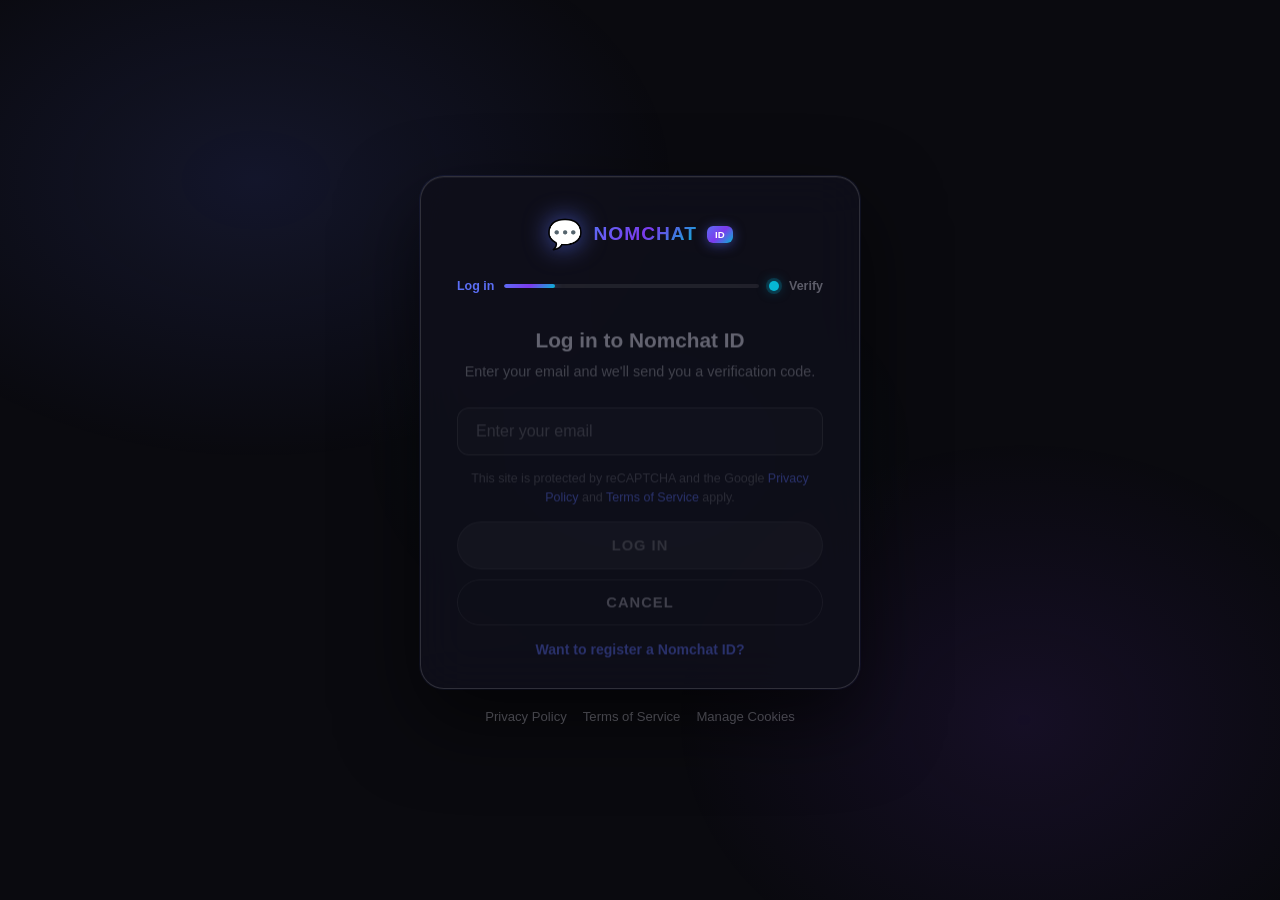
==== commit e3b44ebd: "Add ban system,  BANNED badge, Privacy Policy, Terms of Service pages" ====
--- a/admin.html
+++ b/admin.html
@@ -274,13 +274,17 @@
         <tr>
             <td style="color:var(--text3);font-size:0.8em">#${u.id}</td>
             <td class="av-cell">${u.avatar || '💬'}</td>
-            <td><strong>${esc(u.username)}</strong></td>
+            <td><strong>${esc(u.username)}</strong>${u.is_banned ? ' <span style="background:rgba(239,68,68,0.15);color:var(--red);border:1px solid rgba(239,68,68,0.3);font-size:0.7em;font-weight:900;padding:2px 7px;border-radius:6px;letter-spacing:0.5px;">🔨 BANNED</span>' : ''}</td>
             <td style="color:var(--text2)">${esc(u.email)}</td>
             <td><span class="badge badge-${u.is_admin ? 'admin' : 'user'}">${u.is_admin ? '🛡️ Admin' : '👤 User'}</span></td>
             <td style="color:var(--text3)">${fmt(u.created_at)}</td>
             <td style="color:var(--text3)">${fmt(u.last_login)}</td>
             <td><div class="actions">
                 <button class="btn btn-sm btn-ghost" onclick="toggleAdmin(${u.id})">${u.is_admin ? 'Remove admin' : 'Make admin'}</button>
+                ${u.is_banned
+                    ? `<button class="btn btn-sm" style="background:rgba(16,185,129,0.1);color:#10b981;border:1px solid rgba(16,185,129,0.3)" onclick="unbanUser(${u.id}, '${esc(u.username)}')">Unban</button>`
+                    : `<button class="btn btn-sm" style="background:rgba(245,158,11,0.1);color:#f59e0b;border:1px solid rgba(245,158,11,0.3)" onclick="banUser(${u.id}, '${esc(u.username)}')">🔨 Ban</button>`
+                }
                 <button class="btn btn-sm btn-red" onclick="deleteUser(${u.id}, '${esc(u.username)}')">Delete</button>
             </div></td>
         </tr>`).join('');
@@ -315,6 +319,25 @@
     else toast('Error updating role', 'err');
 }
 
+async function banUser(id, name) {
+    const reason = prompt(`Ban reason for "${name}":`, 'Нарушение правил');
+    if (reason === null) return;
+    const res = await fetch(`${API}/api/admin/users/${id}/ban`, {
+        method: 'POST', credentials: 'include',
+        headers: { 'Content-Type': 'application/json' },
+        body: JSON.stringify({ reason })
+    });
+    if (res.ok) { toast(`🔨 ${name} banned`, 'ok'); loadUsers(); }
+    else { const d = await res.json(); toast('✕ ' + (d.error || 'Error'), 'err'); }
+}
+
+async function unbanUser(id, name) {
+    if (!confirm(`Unban "${name}"?`)) return;
+    const res = await fetch(`${API}/api/admin/users/${id}/unban`, { method: 'POST', credentials: 'include' });
+    if (res.ok) { toast(`✓ ${name} unbanned`, 'ok'); loadUsers(); }
+    else toast('Error', 'err');
+}
+
 async function deleteUser(id, name) {
     if (!confirm(`Delete user "${name}" permanently? This cannot be undone.`)) return;
     const res = await fetch(`${API}/api/admin/users/${id}`, { method: 'DELETE', credentials: 'include' });
